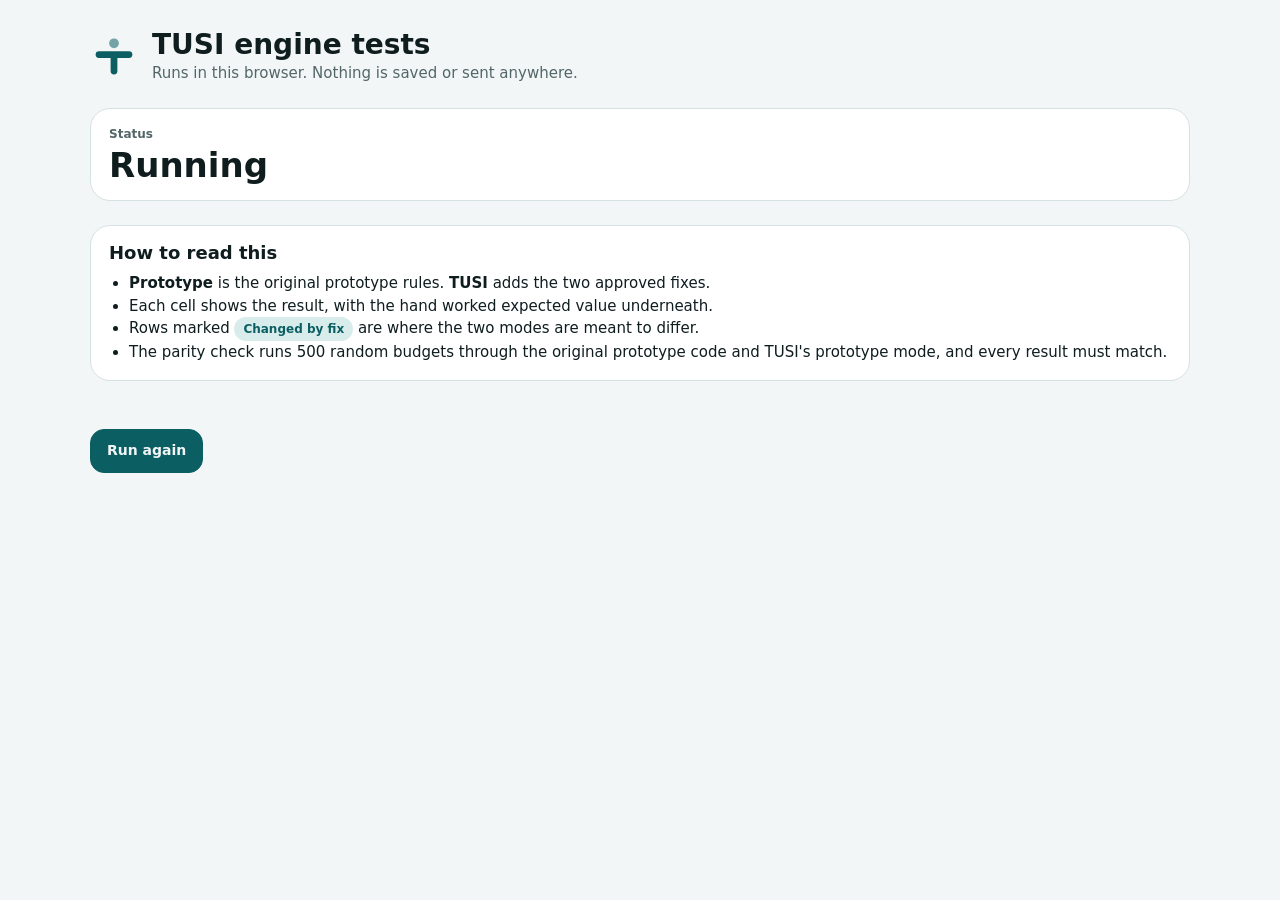
==== test.html @ c3b5cf01 "Add files via upload" ====
<!doctype html>
<html lang="en">
<head>
<meta charset="utf-8">
<meta name="viewport" content="width=device-width, initial-scale=1, viewport-fit=cover">
<meta http-equiv="Content-Security-Policy" content="default-src 'none'; script-src 'self'; style-src 'self' 'unsafe-inline'; img-src 'self' data:; base-uri 'none'; form-action 'none'">
<meta name="referrer" content="no-referrer">
<title>TUSI Engine Tests</title>
<style>
/* Layout: one column report. Summary tiles, then one table per test group. */
:root {
  --bg: #f2f6f6; --surface: #ffffff; --surface-2: #e9f0f0; --ink: #0f1d1f; --muted: #536668; --line: #d6e1e1;
  --accent: #0b5f63; --accent-soft: #d9ecec; --good: #1b7a4a; --good-soft: #def2e6; --warn: #965800; --warn-soft: #fbebcf; --bad: #b5322a; --bad-soft: #fbe1de;
  --font: "Manrope", "Segoe UI", system-ui, -apple-system, sans-serif;
  --font-display: "Outfit", "Segoe UI", system-ui, -apple-system, sans-serif;
  color-scheme: light;
}
@media (prefers-color-scheme: dark) {
  :root:not([data-theme="light"]) {
    --bg: #0a1315; --surface: #112023; --surface-2: #172a2d; --ink: #e5efee; --muted: #8fa6a7; --line: #22373a;
    --accent: #5cc6c2; --accent-soft: #123a3b; --good: #58cb92; --good-soft: #113424; --warn: #e9ae55; --warn-soft: #382a12; --bad: #f27b6f; --bad-soft: #3d1d1a;
    color-scheme: dark;
  }
}
:root[data-theme="dark"] {
  --bg: #0a1315; --surface: #112023; --surface-2: #172a2d; --ink: #e5efee; --muted: #8fa6a7; --line: #22373a;
  --accent: #5cc6c2; --accent-soft: #123a3b; --good: #58cb92; --good-soft: #113424; --warn: #e9ae55; --warn-soft: #382a12; --bad: #f27b6f; --bad-soft: #3d1d1a;
  color-scheme: dark;
}
* { box-sizing: border-box; }
body { margin: 0; background: var(--bg); color: var(--ink); font-family: var(--font); font-size: 15px; line-height: 1.5;
  padding-left: max(16px, env(safe-area-inset-left, 0px)); padding-right: max(16px, env(safe-area-inset-right, 0px)); padding-block: 28px 56px; }
.wrap { max-width: 1100px; margin: 0 auto; display: flex; flex-direction: column; gap: 24px; }
h1, h2 { font-family: var(--font-display); margin: 0; font-weight: 600; line-height: 1.2; text-wrap: balance; }
h1 { font-size: 28px; }
h2 { font-size: 18px; }
p { margin: 0; }
.muted { color: var(--muted); }
.head { display: flex; gap: 14px; align-items: center; }
.head svg { width: 48px; height: 48px; flex: none; }
.tiles { display: grid; grid-template-columns: repeat(auto-fit, minmax(220px, 1fr)); gap: 14px; }
.tile { background: var(--surface); border: 1px solid var(--line); border-radius: 20px; padding: 16px 18px; }
.tile .k { font-size: 12px; font-weight: 600; color: var(--muted); }
.tile .v { font-family: var(--font-display); font-size: 34px; font-weight: 600; line-height: 1.1; margin-top: 4px; font-variant-numeric: tabular-nums; }
.tile .v.good { color: var(--good); } .tile .v.bad { color: var(--bad); }
.tile p { font-size: 13px; color: var(--muted); margin-top: 4px; }
.group { background: var(--surface); border: 1px solid var(--line); border-radius: 20px; padding: 18px; }
.group h2 { margin-bottom: 10px; }
.tbl-wrap { overflow-x: auto; }
table { border-collapse: collapse; width: 100%; min-width: 760px; font-size: 14px; }
th { text-align: left; font-size: 12px; font-weight: 700; color: var(--muted); padding: 6px 10px; border-bottom: 1px solid var(--line); }
td { padding: 10px; border-bottom: 1px solid var(--line); vertical-align: top; }
tr:last-child td { border-bottom: 0; }
td.n { font-variant-numeric: tabular-nums; white-space: nowrap; }
td .why { display: block; color: var(--muted); font-size: 13px; margin-top: 2px; max-width: 52ch; }
.pill { display: inline-block; font-size: 12px; font-weight: 700; padding: 3px 9px; border-radius: 999px; white-space: nowrap; }
.pill.good { background: var(--good-soft); color: var(--good); }
.pill.bad { background: var(--bad-soft); color: var(--bad); }
.pill.fix { background: var(--accent-soft); color: var(--accent); }
.exp { color: var(--muted); font-size: 12px; display: block; }
.note { background: var(--surface); border: 1px solid var(--line); border-radius: 20px; padding: 16px 18px; }
.note ul { margin: 8px 0 0; padding-left: 20px; }
.btn { font: inherit; font-weight: 700; font-size: 14px; border: 1px solid var(--accent); background: var(--accent); color: var(--bg); border-radius: 14px; min-height: 44px; padding: 0 16px; cursor: pointer; }
:focus-visible { outline: 3px solid var(--accent); outline-offset: 2px; }
</style>
</head>
<body>
<main class="wrap">
  <header class="head">
    <svg viewBox="0 0 64 64" role="img" aria-label="TUSI logo"><circle cx="32" cy="15" r="6.5" fill="var(--accent)" opacity="0.55"/><path d="M12 30 H52 M32 30 V52" stroke="var(--accent)" stroke-width="9" stroke-linecap="round" fill="none"/></svg>
    <div>
      <h1>TUSI engine tests</h1>
      <p class="muted">Runs in this browser. Nothing is saved or sent anywhere.</p>
    </div>
  </header>
  <section class="tiles" id="tiles" aria-live="polite"><div class="tile"><div class="k">Status</div><div class="v">Running</div></div></section>
  <section class="note">
    <h2>How to read this</h2>
    <ul>
      <li><b>Prototype</b> is the original prototype rules. <b>TUSI</b> adds the two approved fixes.</li>
      <li>Each cell shows the result, with the hand worked expected value underneath.</li>
      <li>Rows marked <span class="pill fix">Changed by fix</span> are where the two modes are meant to differ.</li>
      <li>The parity check runs 500 random budgets through the original prototype code and TUSI's prototype mode, and every result must match.</li>
    </ul>
  </section>
  <div id="groups"></div>
  <p><button class="btn" id="rerun" type="button">Run again</button></p>
</main>
<script src="js/engine.js"></script>
<script src="tests/prototype-reference.js"></script>
<script src="tests/engine.test.js"></script>
<script src="js/backup.js"></script>
<script src="tests/backup.test.js"></script>
<script src="tests/test-page.js"></script>
</body>
</html>
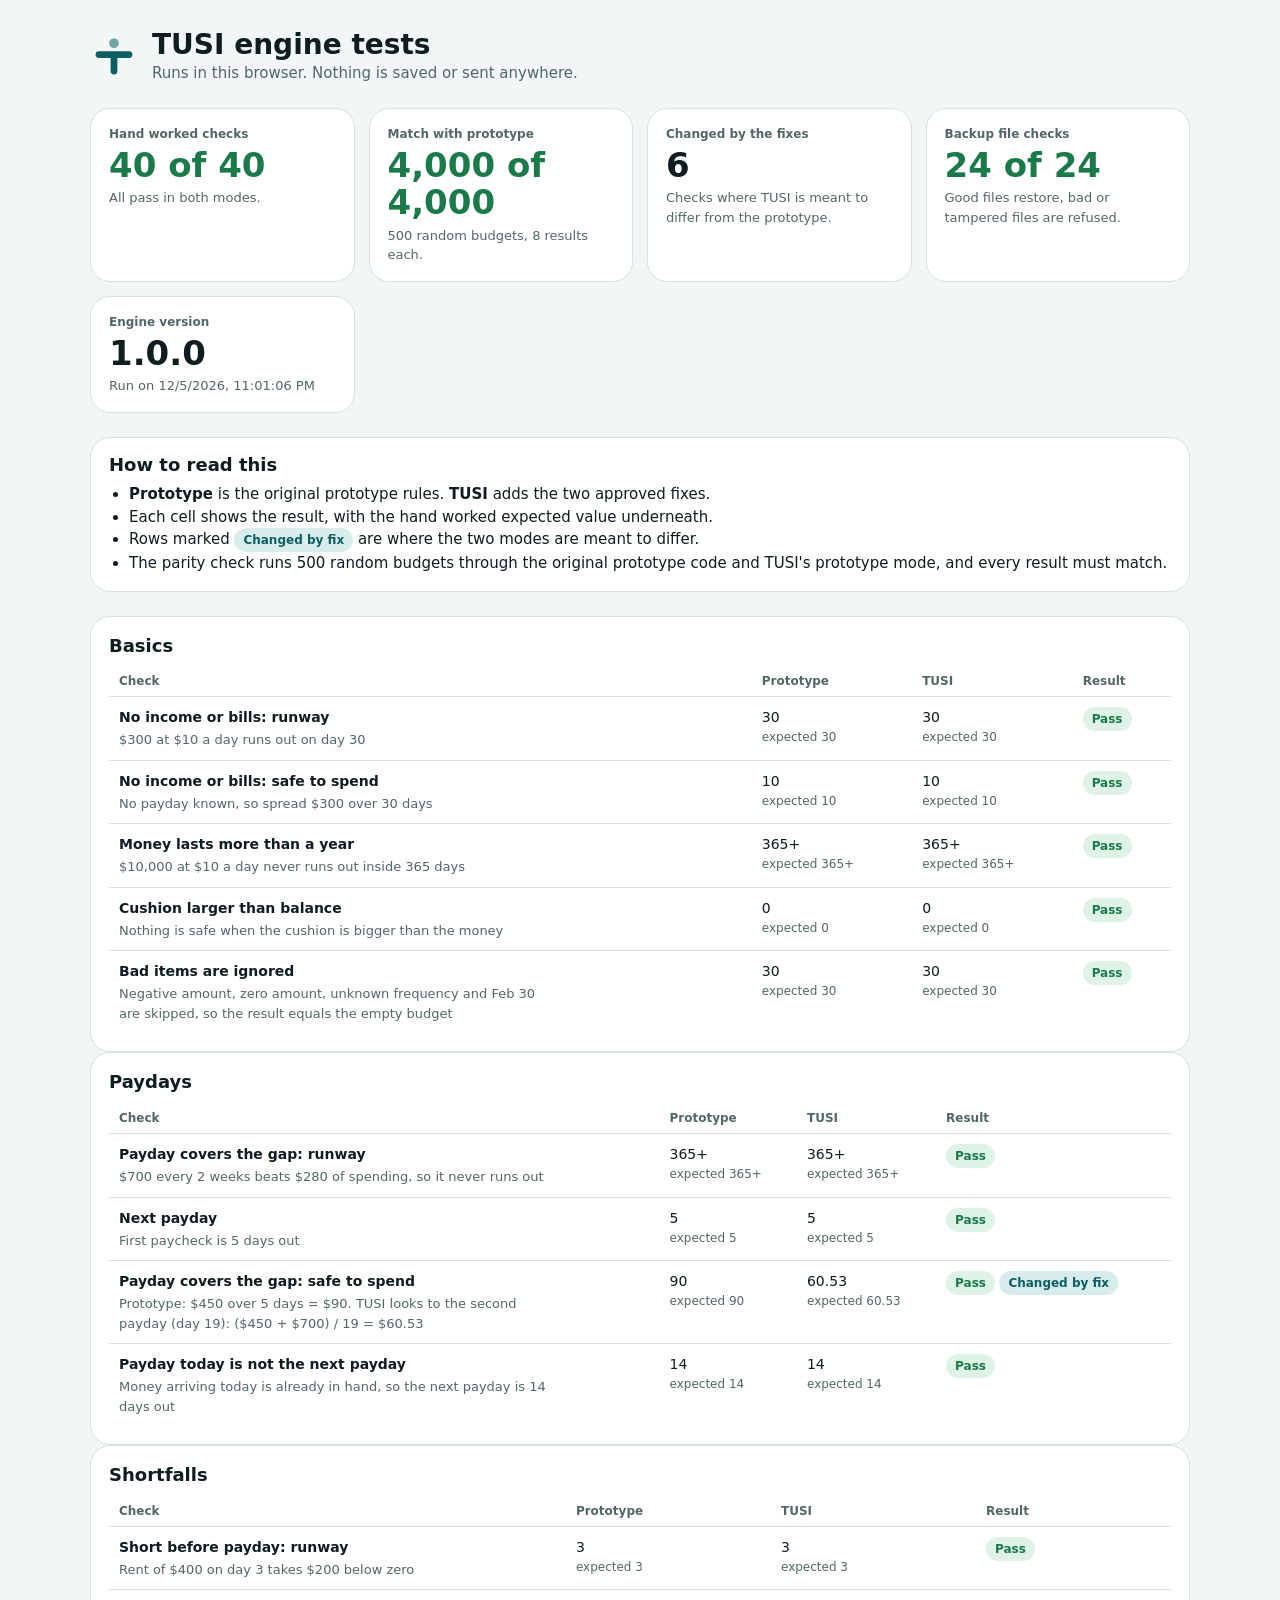
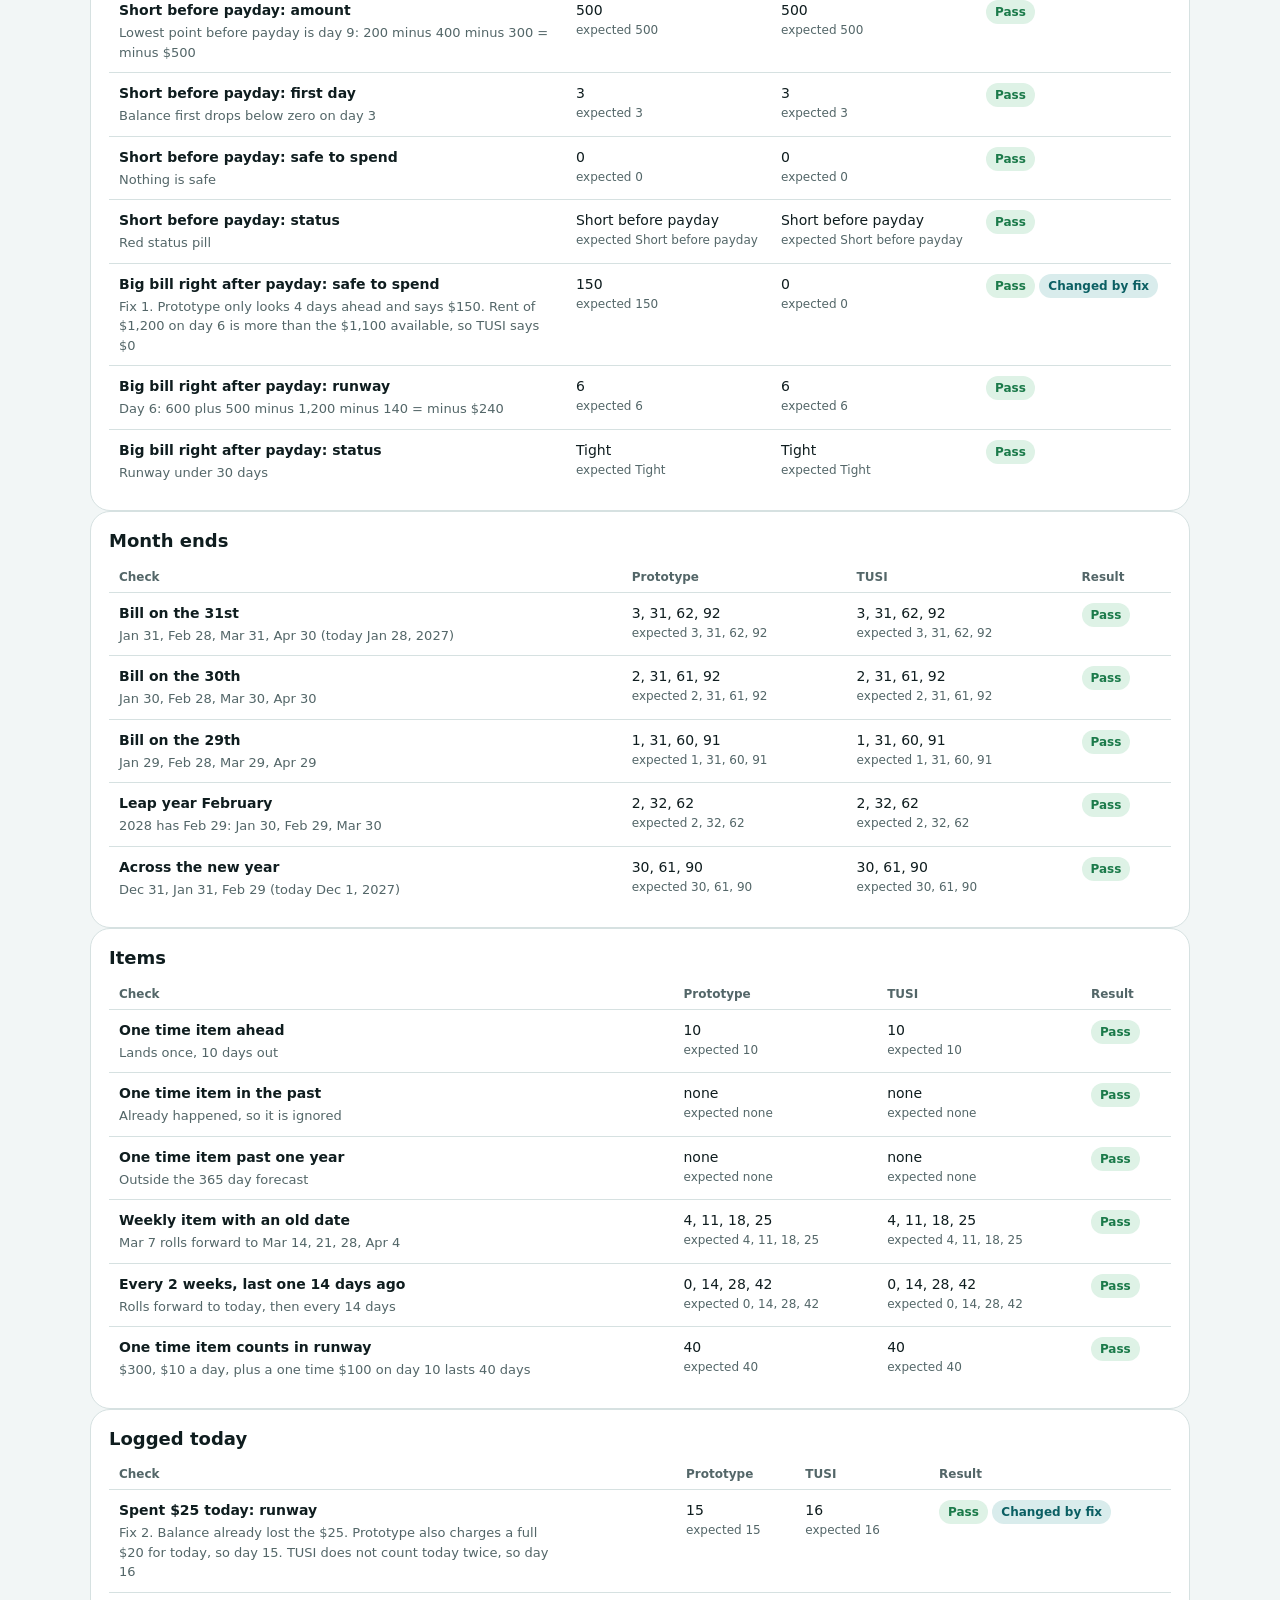
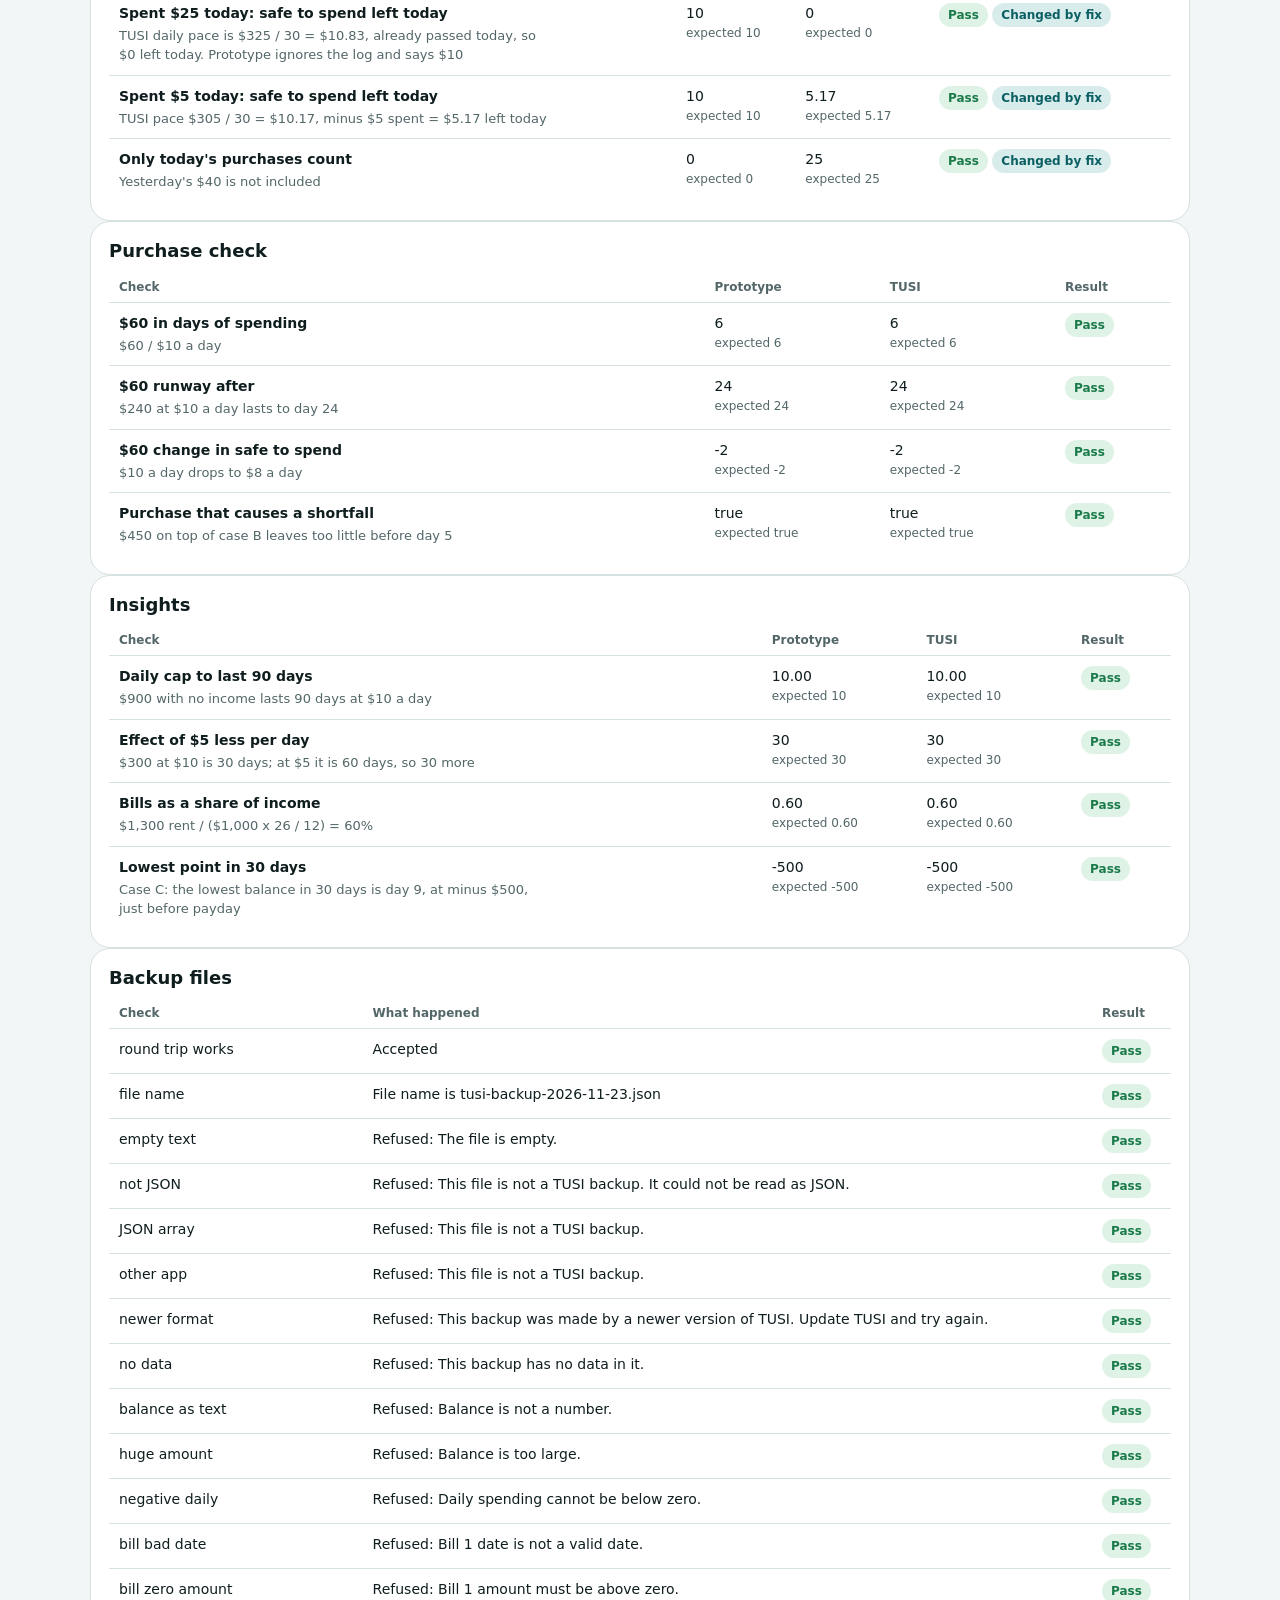
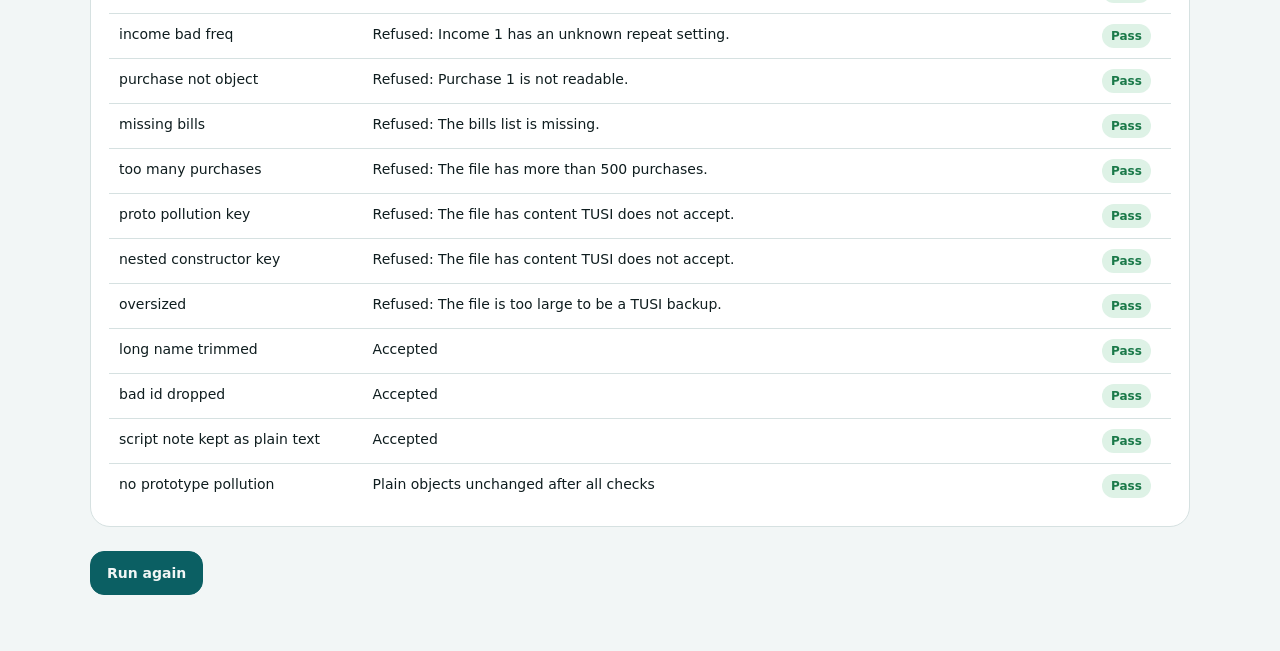
==== commit 8ef3ba6d: "Add files via upload" ====
--- a/test.html
+++ b/test.html
@@ -86,11 +86,11 @@
   <div id="groups"></div>
   <p><button class="btn" id="rerun" type="button">Run again</button></p>
 </main>
-<script src="js/engine.js"></script>
-<script src="tests/prototype-reference.js"></script>
-<script src="tests/engine.test.js"></script>
-<script src="js/backup.js"></script>
-<script src="tests/backup.test.js"></script>
-<script src="tests/test-page.js"></script>
+<script src="engine.js"></script>
+<script src="prototype-reference.js"></script>
+<script src="engine.test.js"></script>
+<script src="backup.js"></script>
+<script src="backup.test.js"></script>
+<script src="test-page.js"></script>
 </body>
 </html>
